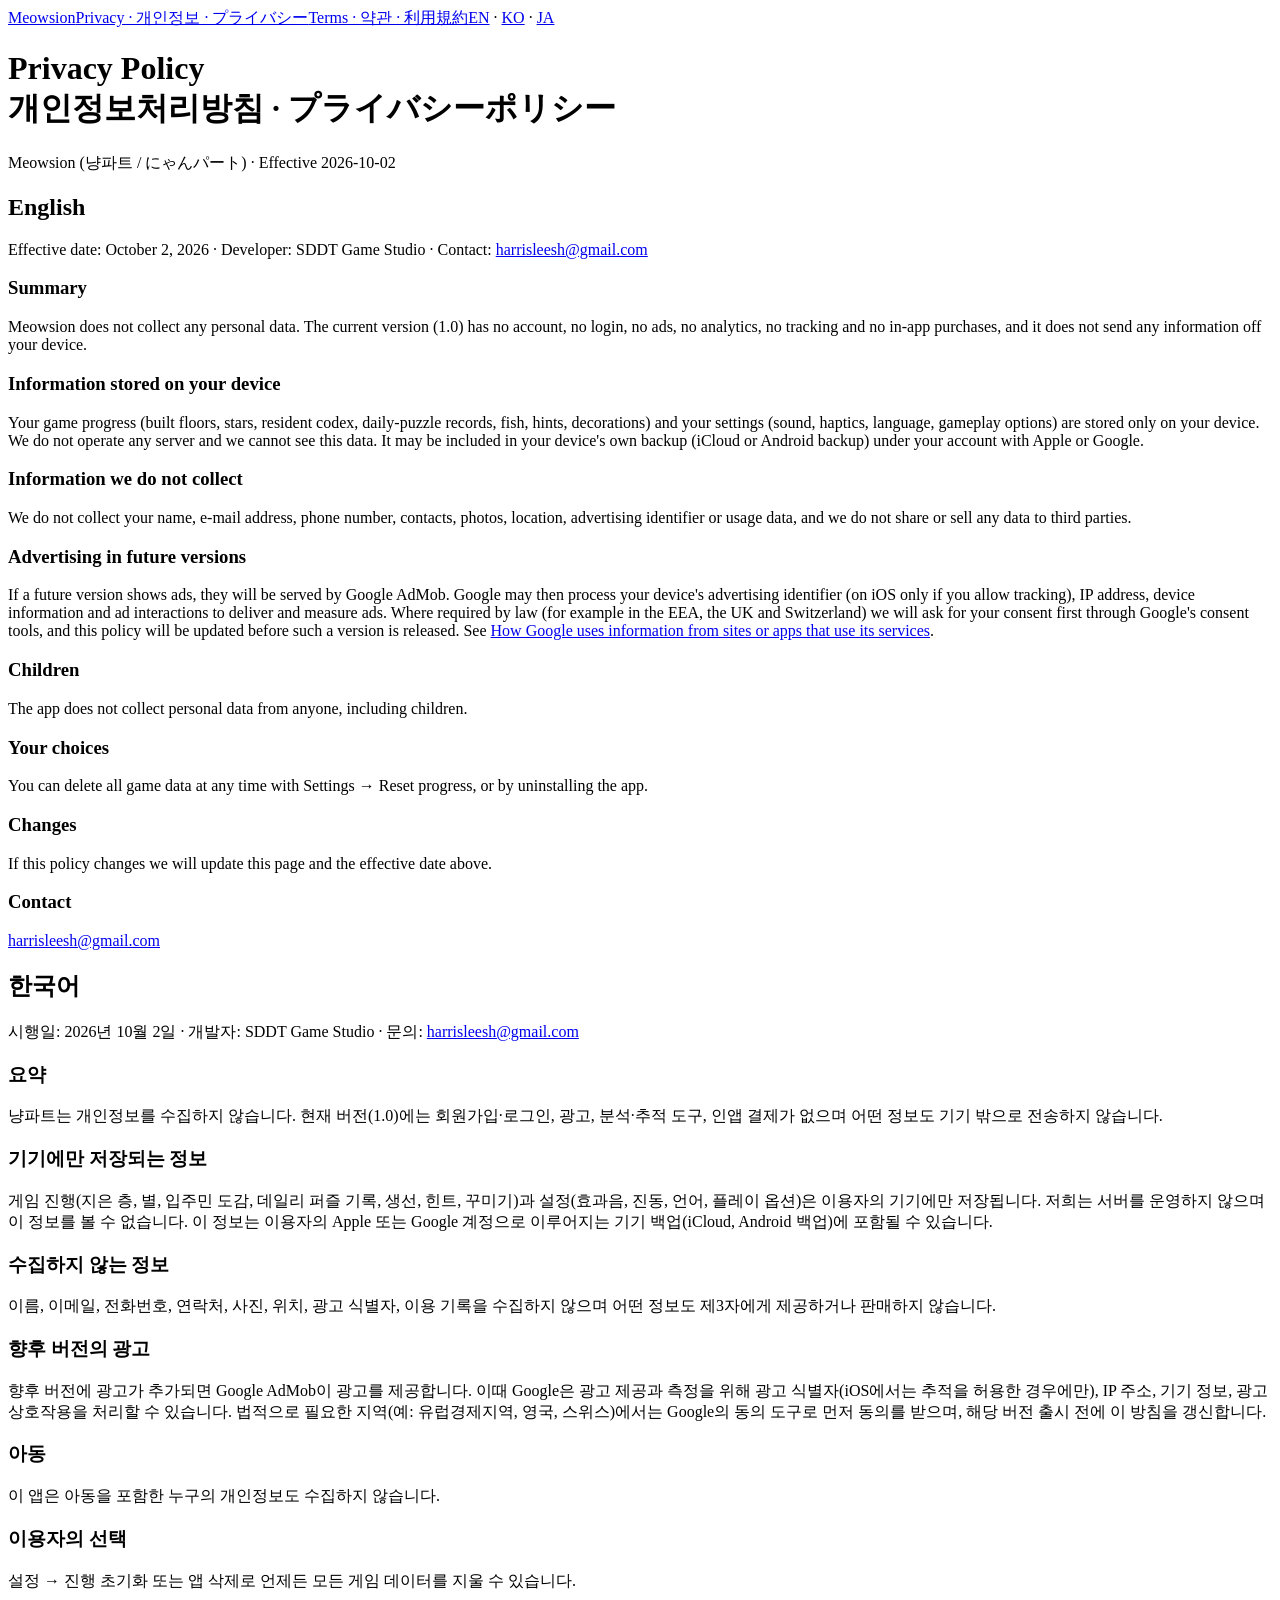
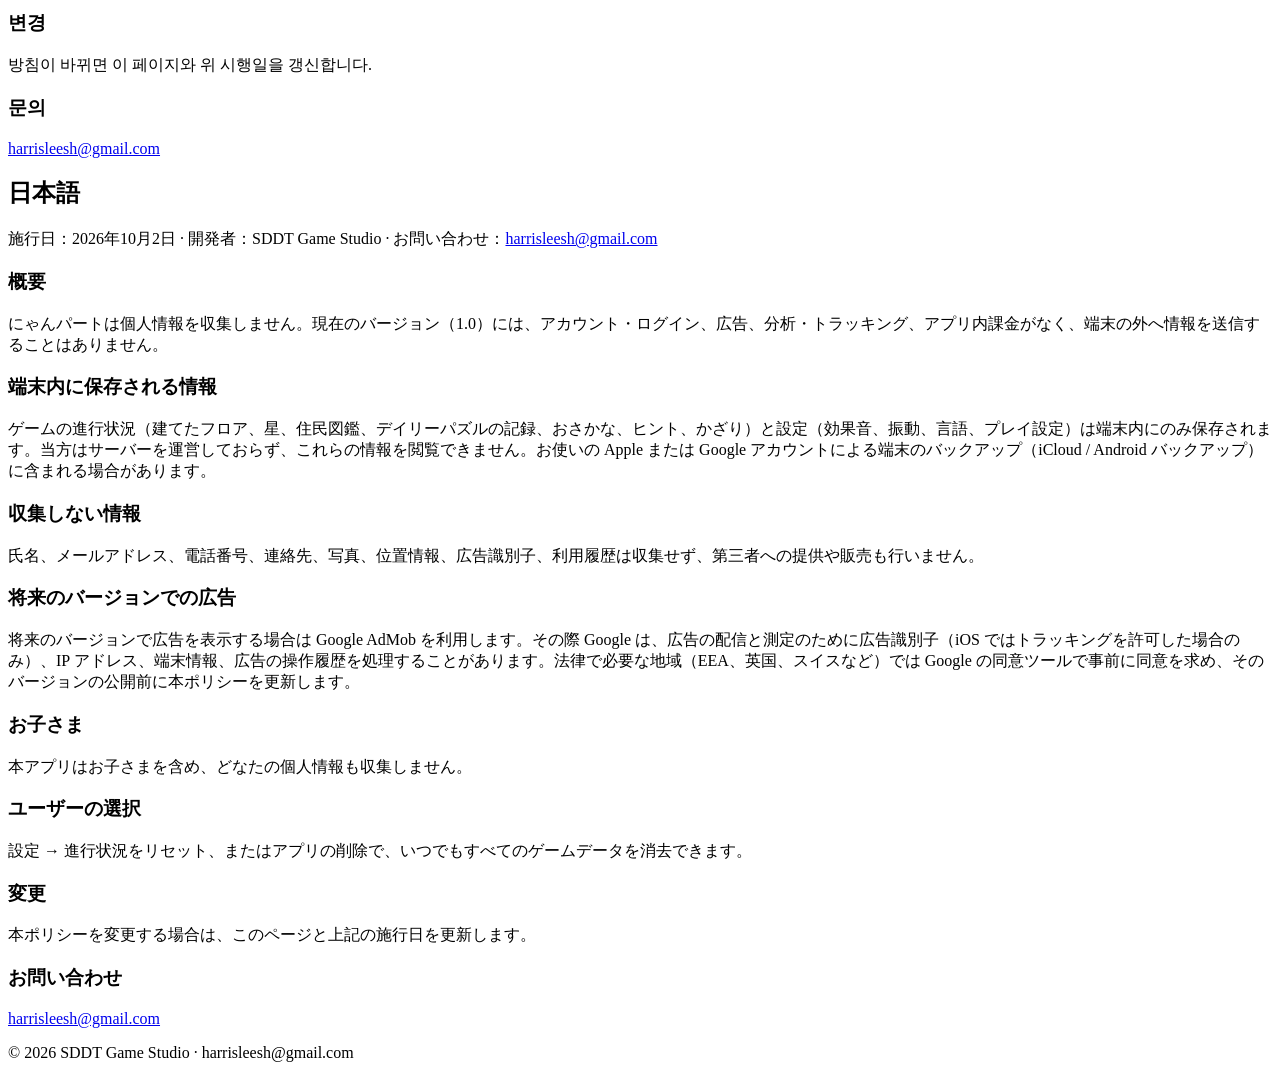
==== privacy/index.html @ b0b78a07 "Meowsion legal site: privacy, terms, support" ====
<!doctype html><html lang="en"><head><meta charset="utf-8"><meta name="viewport" content="width=device-width,initial-scale=1"><link rel="stylesheet" href="/meowsion-legal/style.css"><title>Meowsion — Privacy Policy</title></head><body><main>
<nav><a href="/meowsion-legal/">Meowsion</a><a href="/meowsion-legal/privacy/">Privacy · 개인정보 · プライバシー</a><a href="/meowsion-legal/terms/">Terms · 약관 · 利用規約</a><span class="langs"><a href="#en">EN</a> · <a href="#ko">KO</a> · <a href="#ja">JA</a></span></nav>
<div class="hero"><h1>Privacy Policy<br>개인정보처리방침 · プライバシーポリシー</h1><p>Meowsion (냥파트 / にゃんパート) · Effective 2026-10-02</p></div>

<section id="en"><h2>English</h2>
<p class="meta">Effective date: October 2, 2026 · Developer: SDDT Game Studio · Contact: <a href="mailto:harrisleesh@gmail.com">harrisleesh@gmail.com</a></p>
<h3>Summary</h3>
<p>Meowsion does not collect any personal data. The current version (1.0) has no account, no login, no ads, no analytics, no tracking and no in-app purchases, and it does not send any information off your device.</p>
<h3>Information stored on your device</h3>
<p>Your game progress (built floors, stars, resident codex, daily-puzzle records, fish, hints, decorations) and your settings (sound, haptics, language, gameplay options) are stored only on your device. We do not operate any server and we cannot see this data. It may be included in your device's own backup (iCloud or Android backup) under your account with Apple or Google.</p>
<h3>Information we do not collect</h3>
<p>We do not collect your name, e-mail address, phone number, contacts, photos, location, advertising identifier or usage data, and we do not share or sell any data to third parties.</p>
<h3>Advertising in future versions</h3>
<p>If a future version shows ads, they will be served by Google AdMob. Google may then process your device's advertising identifier (on iOS only if you allow tracking), IP address, device information and ad interactions to deliver and measure ads. Where required by law (for example in the EEA, the UK and Switzerland) we will ask for your consent first through Google's consent tools, and this policy will be updated before such a version is released. See <a href="https://policies.google.com/technologies/partner-sites">How Google uses information from sites or apps that use its services</a>.</p>
<h3>Children</h3>
<p>The app does not collect personal data from anyone, including children.</p>
<h3>Your choices</h3>
<p>You can delete all game data at any time with Settings → Reset progress, or by uninstalling the app.</p>
<h3>Changes</h3>
<p>If this policy changes we will update this page and the effective date above.</p>
<h3>Contact</h3>
<p><a href="mailto:harrisleesh@gmail.com">harrisleesh@gmail.com</a></p>
</section>

<section id="ko"><h2>한국어</h2>
<p class="meta">시행일: 2026년 10월 2일 · 개발자: SDDT Game Studio · 문의: <a href="mailto:harrisleesh@gmail.com">harrisleesh@gmail.com</a></p>
<h3>요약</h3>
<p>냥파트는 개인정보를 수집하지 않습니다. 현재 버전(1.0)에는 회원가입·로그인, 광고, 분석·추적 도구, 인앱 결제가 없으며 어떤 정보도 기기 밖으로 전송하지 않습니다.</p>
<h3>기기에만 저장되는 정보</h3>
<p>게임 진행(지은 층, 별, 입주민 도감, 데일리 퍼즐 기록, 생선, 힌트, 꾸미기)과 설정(효과음, 진동, 언어, 플레이 옵션)은 이용자의 기기에만 저장됩니다. 저희는 서버를 운영하지 않으며 이 정보를 볼 수 없습니다. 이 정보는 이용자의 Apple 또는 Google 계정으로 이루어지는 기기 백업(iCloud, Android 백업)에 포함될 수 있습니다.</p>
<h3>수집하지 않는 정보</h3>
<p>이름, 이메일, 전화번호, 연락처, 사진, 위치, 광고 식별자, 이용 기록을 수집하지 않으며 어떤 정보도 제3자에게 제공하거나 판매하지 않습니다.</p>
<h3>향후 버전의 광고</h3>
<p>향후 버전에 광고가 추가되면 Google AdMob이 광고를 제공합니다. 이때 Google은 광고 제공과 측정을 위해 광고 식별자(iOS에서는 추적을 허용한 경우에만), IP 주소, 기기 정보, 광고 상호작용을 처리할 수 있습니다. 법적으로 필요한 지역(예: 유럽경제지역, 영국, 스위스)에서는 Google의 동의 도구로 먼저 동의를 받으며, 해당 버전 출시 전에 이 방침을 갱신합니다.</p>
<h3>아동</h3>
<p>이 앱은 아동을 포함한 누구의 개인정보도 수집하지 않습니다.</p>
<h3>이용자의 선택</h3>
<p>설정 → 진행 초기화 또는 앱 삭제로 언제든 모든 게임 데이터를 지울 수 있습니다.</p>
<h3>변경</h3>
<p>방침이 바뀌면 이 페이지와 위 시행일을 갱신합니다.</p>
<h3>문의</h3>
<p><a href="mailto:harrisleesh@gmail.com">harrisleesh@gmail.com</a></p>
</section>

<section id="ja"><h2>日本語</h2>
<p class="meta">施行日：2026年10月2日 · 開発者：SDDT Game Studio · お問い合わせ：<a href="mailto:harrisleesh@gmail.com">harrisleesh@gmail.com</a></p>
<h3>概要</h3>
<p>にゃんパートは個人情報を収集しません。現在のバージョン（1.0）には、アカウント・ログイン、広告、分析・トラッキング、アプリ内課金がなく、端末の外へ情報を送信することはありません。</p>
<h3>端末内に保存される情報</h3>
<p>ゲームの進行状況（建てたフロア、星、住民図鑑、デイリーパズルの記録、おさかな、ヒント、かざり）と設定（効果音、振動、言語、プレイ設定）は端末内にのみ保存されます。当方はサーバーを運営しておらず、これらの情報を閲覧できません。お使いの Apple または Google アカウントによる端末のバックアップ（iCloud / Android バックアップ）に含まれる場合があります。</p>
<h3>収集しない情報</h3>
<p>氏名、メールアドレス、電話番号、連絡先、写真、位置情報、広告識別子、利用履歴は収集せず、第三者への提供や販売も行いません。</p>
<h3>将来のバージョンでの広告</h3>
<p>将来のバージョンで広告を表示する場合は Google AdMob を利用します。その際 Google は、広告の配信と測定のために広告識別子（iOS ではトラッキングを許可した場合のみ）、IP アドレス、端末情報、広告の操作履歴を処理することがあります。法律で必要な地域（EEA、英国、スイスなど）では Google の同意ツールで事前に同意を求め、そのバージョンの公開前に本ポリシーを更新します。</p>
<h3>お子さま</h3>
<p>本アプリはお子さまを含め、どなたの個人情報も収集しません。</p>
<h3>ユーザーの選択</h3>
<p>設定 → 進行状況をリセット、またはアプリの削除で、いつでもすべてのゲームデータを消去できます。</p>
<h3>変更</h3>
<p>本ポリシーを変更する場合は、このページと上記の施行日を更新します。</p>
<h3>お問い合わせ</h3>
<p><a href="mailto:harrisleesh@gmail.com">harrisleesh@gmail.com</a></p>
</section>
<footer>© 2026 SDDT Game Studio · harrisleesh@gmail.com</footer>
</main></body></html>
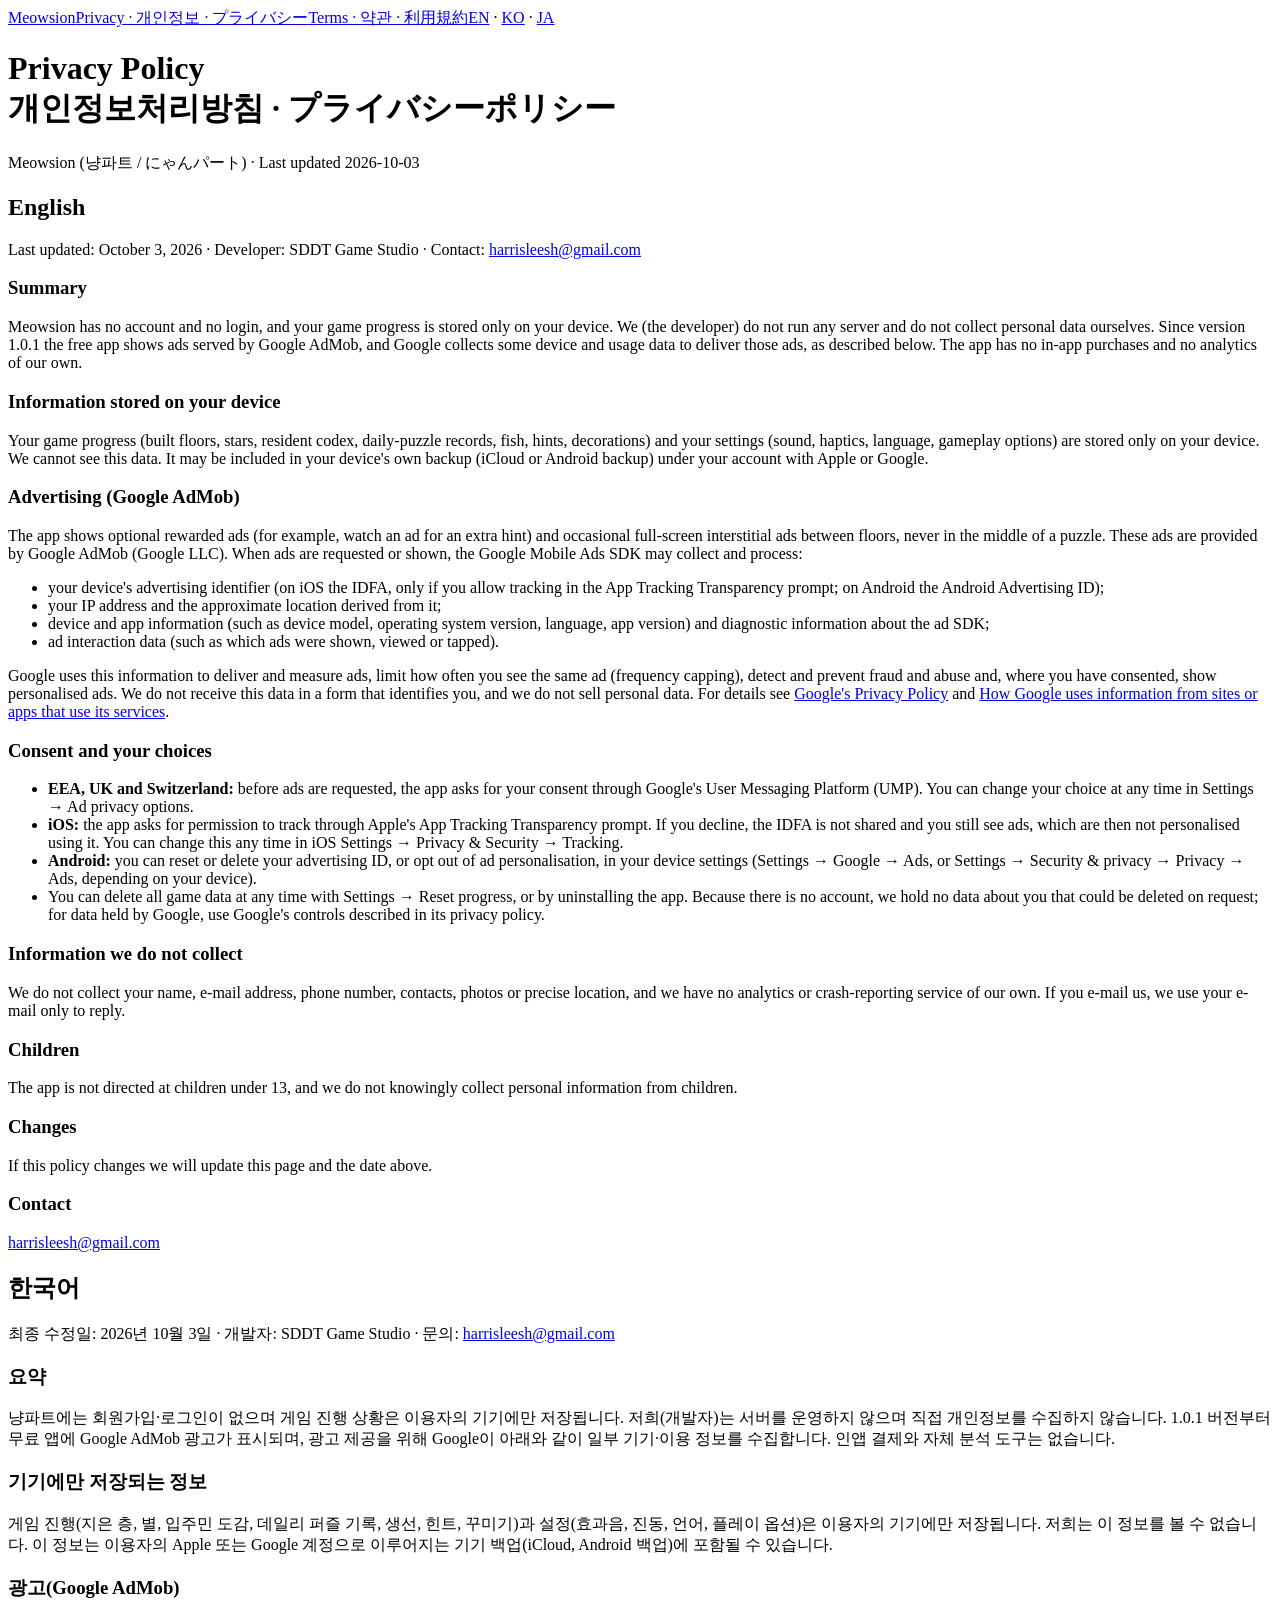
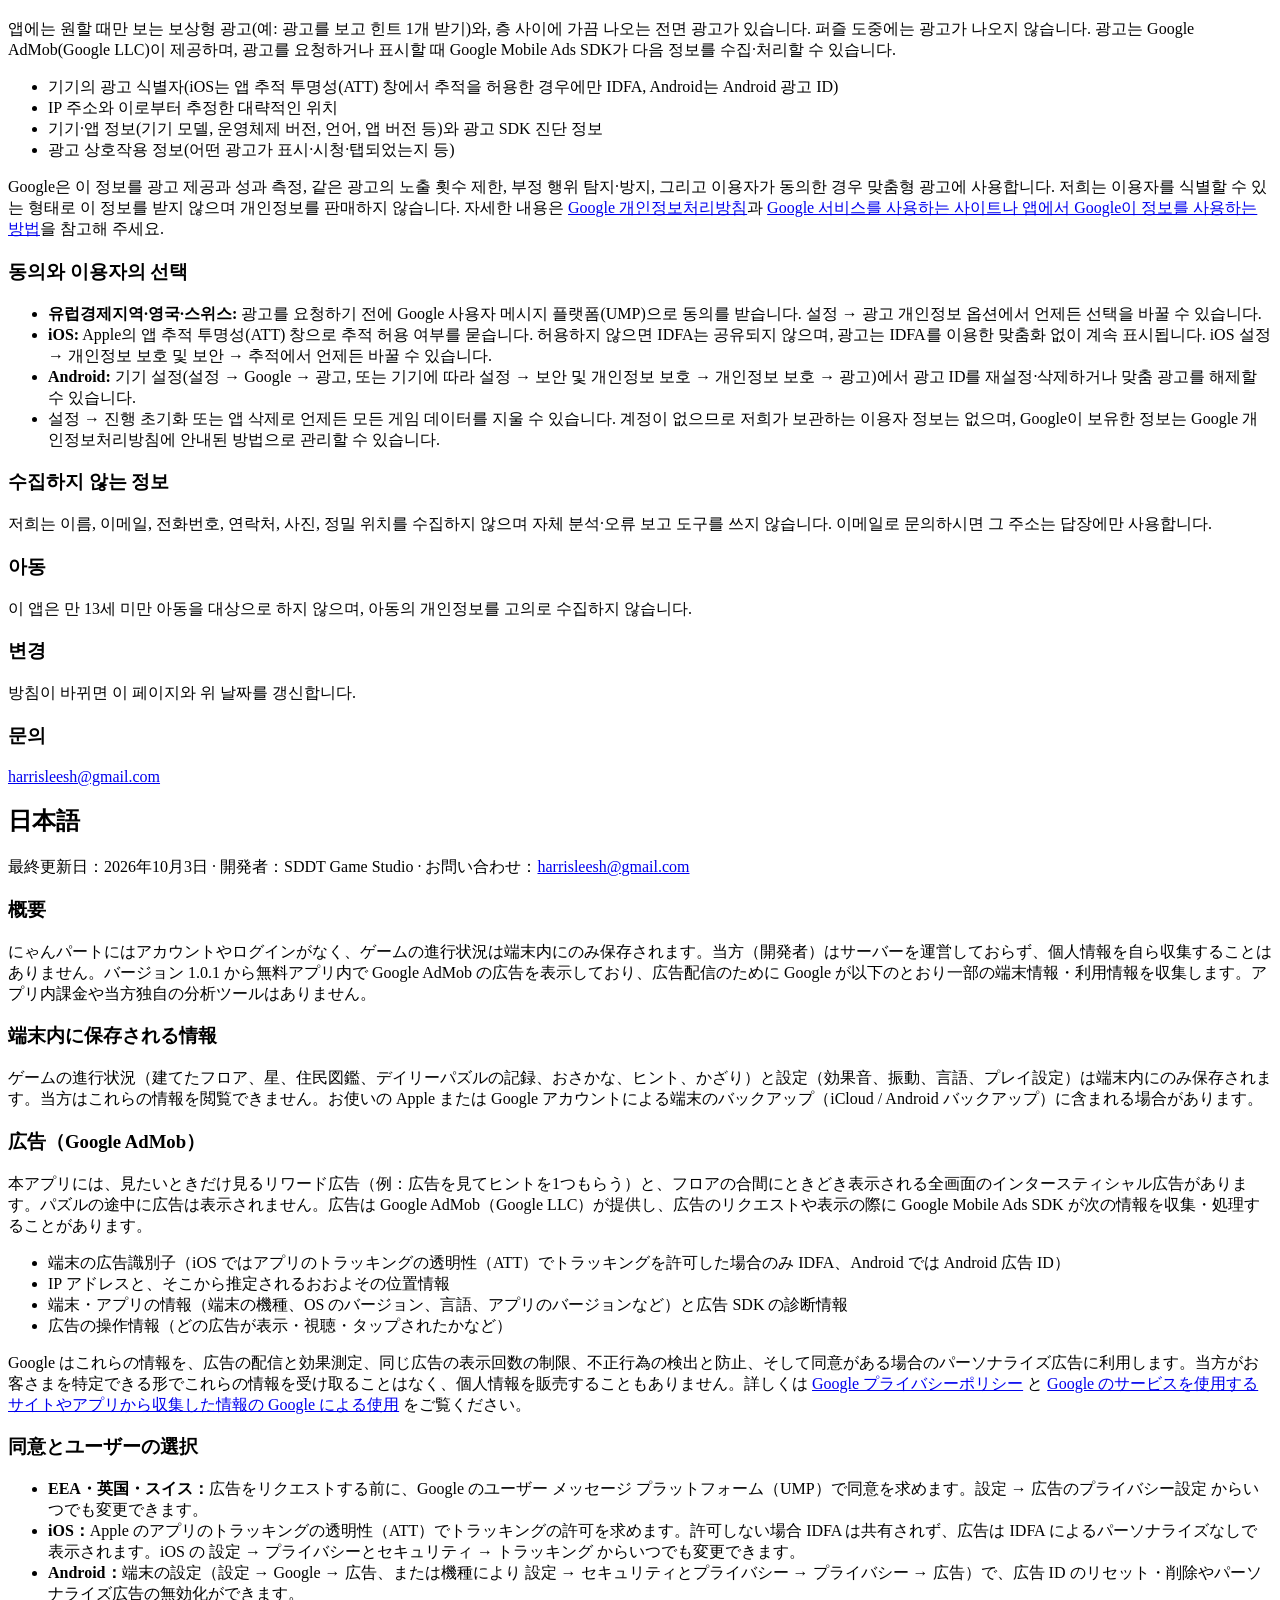
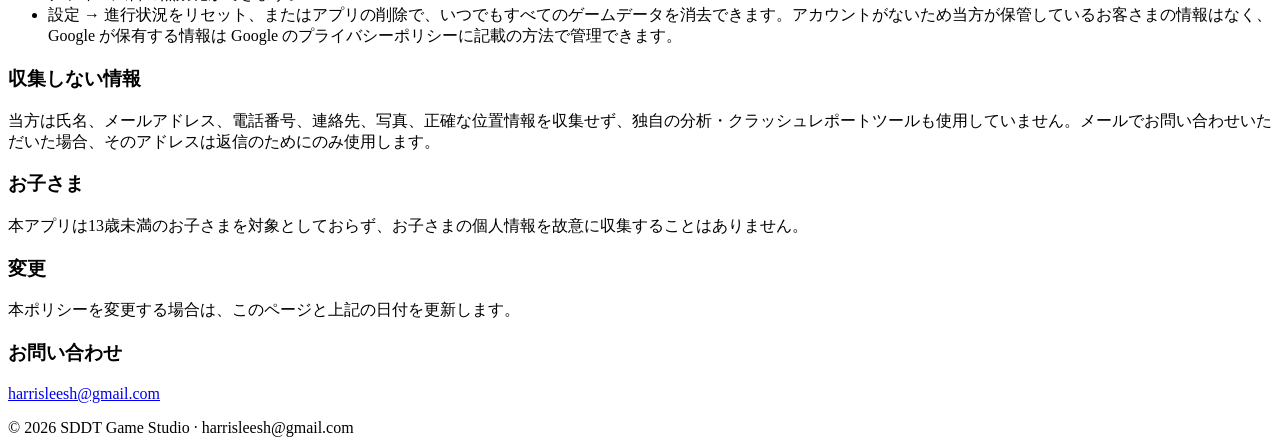
==== commit 9f1137af: "Privacy/terms for 1.0.1 (Google AdMob ads)" ====
--- a/privacy/index.html
+++ b/privacy/index.html
@@ -1,63 +1,99 @@
 <!doctype html><html lang="en"><head><meta charset="utf-8"><meta name="viewport" content="width=device-width,initial-scale=1"><link rel="stylesheet" href="/meowsion-legal/style.css"><title>Meowsion — Privacy Policy</title></head><body><main>
 <nav><a href="/meowsion-legal/">Meowsion</a><a href="/meowsion-legal/privacy/">Privacy · 개인정보 · プライバシー</a><a href="/meowsion-legal/terms/">Terms · 약관 · 利用規約</a><span class="langs"><a href="#en">EN</a> · <a href="#ko">KO</a> · <a href="#ja">JA</a></span></nav>
-<div class="hero"><h1>Privacy Policy<br>개인정보처리방침 · プライバシーポリシー</h1><p>Meowsion (냥파트 / にゃんパート) · Effective 2026-10-02</p></div>
+<div class="hero"><h1>Privacy Policy<br>개인정보처리방침 · プライバシーポリシー</h1><p>Meowsion (냥파트 / にゃんパート) · Last updated 2026-10-03</p></div>
 
 <section id="en"><h2>English</h2>
-<p class="meta">Effective date: October 2, 2026 · Developer: SDDT Game Studio · Contact: <a href="mailto:harrisleesh@gmail.com">harrisleesh@gmail.com</a></p>
+<p class="meta">Last updated: October 3, 2026 · Developer: SDDT Game Studio · Contact: <a href="mailto:harrisleesh@gmail.com">harrisleesh@gmail.com</a></p>
 <h3>Summary</h3>
-<p>Meowsion does not collect any personal data. The current version (1.0) has no account, no login, no ads, no analytics, no tracking and no in-app purchases, and it does not send any information off your device.</p>
+<p>Meowsion has no account and no login, and your game progress is stored only on your device. We (the developer) do not run any server and do not collect personal data ourselves. Since version 1.0.1 the free app shows ads served by Google AdMob, and Google collects some device and usage data to deliver those ads, as described below. The app has no in-app purchases and no analytics of our own.</p>
 <h3>Information stored on your device</h3>
-<p>Your game progress (built floors, stars, resident codex, daily-puzzle records, fish, hints, decorations) and your settings (sound, haptics, language, gameplay options) are stored only on your device. We do not operate any server and we cannot see this data. It may be included in your device's own backup (iCloud or Android backup) under your account with Apple or Google.</p>
+<p>Your game progress (built floors, stars, resident codex, daily-puzzle records, fish, hints, decorations) and your settings (sound, haptics, language, gameplay options) are stored only on your device. We cannot see this data. It may be included in your device's own backup (iCloud or Android backup) under your account with Apple or Google.</p>
+<h3>Advertising (Google AdMob)</h3>
+<p>The app shows optional rewarded ads (for example, watch an ad for an extra hint) and occasional full-screen interstitial ads between floors, never in the middle of a puzzle. These ads are provided by Google AdMob (Google LLC). When ads are requested or shown, the Google Mobile Ads SDK may collect and process:</p>
+<ul>
+<li>your device's advertising identifier (on iOS the IDFA, only if you allow tracking in the App Tracking Transparency prompt; on Android the Android Advertising ID);</li>
+<li>your IP address and the approximate location derived from it;</li>
+<li>device and app information (such as device model, operating system version, language, app version) and diagnostic information about the ad SDK;</li>
+<li>ad interaction data (such as which ads were shown, viewed or tapped).</li>
+</ul>
+<p>Google uses this information to deliver and measure ads, limit how often you see the same ad (frequency capping), detect and prevent fraud and abuse and, where you have consented, show personalised ads. We do not receive this data in a form that identifies you, and we do not sell personal data. For details see <a href="https://policies.google.com/privacy">Google's Privacy Policy</a> and <a href="https://policies.google.com/technologies/partner-sites">How Google uses information from sites or apps that use its services</a>.</p>
+<h3>Consent and your choices</h3>
+<ul>
+<li><b>EEA, UK and Switzerland:</b> before ads are requested, the app asks for your consent through Google's User Messaging Platform (UMP). You can change your choice at any time in Settings → Ad privacy options.</li>
+<li><b>iOS:</b> the app asks for permission to track through Apple's App Tracking Transparency prompt. If you decline, the IDFA is not shared and you still see ads, which are then not personalised using it. You can change this any time in iOS Settings → Privacy &amp; Security → Tracking.</li>
+<li><b>Android:</b> you can reset or delete your advertising ID, or opt out of ad personalisation, in your device settings (Settings → Google → Ads, or Settings → Security &amp; privacy → Privacy → Ads, depending on your device).</li>
+<li>You can delete all game data at any time with Settings → Reset progress, or by uninstalling the app. Because there is no account, we hold no data about you that could be deleted on request; for data held by Google, use Google's controls described in its privacy policy.</li>
+</ul>
 <h3>Information we do not collect</h3>
-<p>We do not collect your name, e-mail address, phone number, contacts, photos, location, advertising identifier or usage data, and we do not share or sell any data to third parties.</p>
-<h3>Advertising in future versions</h3>
-<p>If a future version shows ads, they will be served by Google AdMob. Google may then process your device's advertising identifier (on iOS only if you allow tracking), IP address, device information and ad interactions to deliver and measure ads. Where required by law (for example in the EEA, the UK and Switzerland) we will ask for your consent first through Google's consent tools, and this policy will be updated before such a version is released. See <a href="https://policies.google.com/technologies/partner-sites">How Google uses information from sites or apps that use its services</a>.</p>
+<p>We do not collect your name, e-mail address, phone number, contacts, photos or precise location, and we have no analytics or crash-reporting service of our own. If you e-mail us, we use your e-mail only to reply.</p>
 <h3>Children</h3>
-<p>The app does not collect personal data from anyone, including children.</p>
-<h3>Your choices</h3>
-<p>You can delete all game data at any time with Settings → Reset progress, or by uninstalling the app.</p>
+<p>The app is not directed at children under 13, and we do not knowingly collect personal information from children.</p>
 <h3>Changes</h3>
-<p>If this policy changes we will update this page and the effective date above.</p>
+<p>If this policy changes we will update this page and the date above.</p>
 <h3>Contact</h3>
 <p><a href="mailto:harrisleesh@gmail.com">harrisleesh@gmail.com</a></p>
 </section>
 
 <section id="ko"><h2>한국어</h2>
-<p class="meta">시행일: 2026년 10월 2일 · 개발자: SDDT Game Studio · 문의: <a href="mailto:harrisleesh@gmail.com">harrisleesh@gmail.com</a></p>
+<p class="meta">최종 수정일: 2026년 10월 3일 · 개발자: SDDT Game Studio · 문의: <a href="mailto:harrisleesh@gmail.com">harrisleesh@gmail.com</a></p>
 <h3>요약</h3>
-<p>냥파트는 개인정보를 수집하지 않습니다. 현재 버전(1.0)에는 회원가입·로그인, 광고, 분석·추적 도구, 인앱 결제가 없으며 어떤 정보도 기기 밖으로 전송하지 않습니다.</p>
+<p>냥파트에는 회원가입·로그인이 없으며 게임 진행 상황은 이용자의 기기에만 저장됩니다. 저희(개발자)는 서버를 운영하지 않으며 직접 개인정보를 수집하지 않습니다. 1.0.1 버전부터 무료 앱에 Google AdMob 광고가 표시되며, 광고 제공을 위해 Google이 아래와 같이 일부 기기·이용 정보를 수집합니다. 인앱 결제와 자체 분석 도구는 없습니다.</p>
 <h3>기기에만 저장되는 정보</h3>
-<p>게임 진행(지은 층, 별, 입주민 도감, 데일리 퍼즐 기록, 생선, 힌트, 꾸미기)과 설정(효과음, 진동, 언어, 플레이 옵션)은 이용자의 기기에만 저장됩니다. 저희는 서버를 운영하지 않으며 이 정보를 볼 수 없습니다. 이 정보는 이용자의 Apple 또는 Google 계정으로 이루어지는 기기 백업(iCloud, Android 백업)에 포함될 수 있습니다.</p>
+<p>게임 진행(지은 층, 별, 입주민 도감, 데일리 퍼즐 기록, 생선, 힌트, 꾸미기)과 설정(효과음, 진동, 언어, 플레이 옵션)은 이용자의 기기에만 저장됩니다. 저희는 이 정보를 볼 수 없습니다. 이 정보는 이용자의 Apple 또는 Google 계정으로 이루어지는 기기 백업(iCloud, Android 백업)에 포함될 수 있습니다.</p>
+<h3>광고(Google AdMob)</h3>
+<p>앱에는 원할 때만 보는 보상형 광고(예: 광고를 보고 힌트 1개 받기)와, 층 사이에 가끔 나오는 전면 광고가 있습니다. 퍼즐 도중에는 광고가 나오지 않습니다. 광고는 Google AdMob(Google LLC)이 제공하며, 광고를 요청하거나 표시할 때 Google Mobile Ads SDK가 다음 정보를 수집·처리할 수 있습니다.</p>
+<ul>
+<li>기기의 광고 식별자(iOS는 앱 추적 투명성(ATT) 창에서 추적을 허용한 경우에만 IDFA, Android는 Android 광고 ID)</li>
+<li>IP 주소와 이로부터 추정한 대략적인 위치</li>
+<li>기기·앱 정보(기기 모델, 운영체제 버전, 언어, 앱 버전 등)와 광고 SDK 진단 정보</li>
+<li>광고 상호작용 정보(어떤 광고가 표시·시청·탭되었는지 등)</li>
+</ul>
+<p>Google은 이 정보를 광고 제공과 성과 측정, 같은 광고의 노출 횟수 제한, 부정 행위 탐지·방지, 그리고 이용자가 동의한 경우 맞춤형 광고에 사용합니다. 저희는 이용자를 식별할 수 있는 형태로 이 정보를 받지 않으며 개인정보를 판매하지 않습니다. 자세한 내용은 <a href="https://policies.google.com/privacy?hl=ko">Google 개인정보처리방침</a>과 <a href="https://policies.google.com/technologies/partner-sites?hl=ko">Google 서비스를 사용하는 사이트나 앱에서 Google이 정보를 사용하는 방법</a>을 참고해 주세요.</p>
+<h3>동의와 이용자의 선택</h3>
+<ul>
+<li><b>유럽경제지역·영국·스위스:</b> 광고를 요청하기 전에 Google 사용자 메시지 플랫폼(UMP)으로 동의를 받습니다. 설정 → 광고 개인정보 옵션에서 언제든 선택을 바꿀 수 있습니다.</li>
+<li><b>iOS:</b> Apple의 앱 추적 투명성(ATT) 창으로 추적 허용 여부를 묻습니다. 허용하지 않으면 IDFA는 공유되지 않으며, 광고는 IDFA를 이용한 맞춤화 없이 계속 표시됩니다. iOS 설정 → 개인정보 보호 및 보안 → 추적에서 언제든 바꿀 수 있습니다.</li>
+<li><b>Android:</b> 기기 설정(설정 → Google → 광고, 또는 기기에 따라 설정 → 보안 및 개인정보 보호 → 개인정보 보호 → 광고)에서 광고 ID를 재설정·삭제하거나 맞춤 광고를 해제할 수 있습니다.</li>
+<li>설정 → 진행 초기화 또는 앱 삭제로 언제든 모든 게임 데이터를 지울 수 있습니다. 계정이 없으므로 저희가 보관하는 이용자 정보는 없으며, Google이 보유한 정보는 Google 개인정보처리방침에 안내된 방법으로 관리할 수 있습니다.</li>
+</ul>
 <h3>수집하지 않는 정보</h3>
-<p>이름, 이메일, 전화번호, 연락처, 사진, 위치, 광고 식별자, 이용 기록을 수집하지 않으며 어떤 정보도 제3자에게 제공하거나 판매하지 않습니다.</p>
-<h3>향후 버전의 광고</h3>
-<p>향후 버전에 광고가 추가되면 Google AdMob이 광고를 제공합니다. 이때 Google은 광고 제공과 측정을 위해 광고 식별자(iOS에서는 추적을 허용한 경우에만), IP 주소, 기기 정보, 광고 상호작용을 처리할 수 있습니다. 법적으로 필요한 지역(예: 유럽경제지역, 영국, 스위스)에서는 Google의 동의 도구로 먼저 동의를 받으며, 해당 버전 출시 전에 이 방침을 갱신합니다.</p>
+<p>저희는 이름, 이메일, 전화번호, 연락처, 사진, 정밀 위치를 수집하지 않으며 자체 분석·오류 보고 도구를 쓰지 않습니다. 이메일로 문의하시면 그 주소는 답장에만 사용합니다.</p>
 <h3>아동</h3>
-<p>이 앱은 아동을 포함한 누구의 개인정보도 수집하지 않습니다.</p>
-<h3>이용자의 선택</h3>
-<p>설정 → 진행 초기화 또는 앱 삭제로 언제든 모든 게임 데이터를 지울 수 있습니다.</p>
+<p>이 앱은 만 13세 미만 아동을 대상으로 하지 않으며, 아동의 개인정보를 고의로 수집하지 않습니다.</p>
 <h3>변경</h3>
-<p>방침이 바뀌면 이 페이지와 위 시행일을 갱신합니다.</p>
+<p>방침이 바뀌면 이 페이지와 위 날짜를 갱신합니다.</p>
 <h3>문의</h3>
 <p><a href="mailto:harrisleesh@gmail.com">harrisleesh@gmail.com</a></p>
 </section>
 
 <section id="ja"><h2>日本語</h2>
-<p class="meta">施行日：2026年10月2日 · 開発者：SDDT Game Studio · お問い合わせ：<a href="mailto:harrisleesh@gmail.com">harrisleesh@gmail.com</a></p>
+<p class="meta">最終更新日：2026年10月3日 · 開発者：SDDT Game Studio · お問い合わせ：<a href="mailto:harrisleesh@gmail.com">harrisleesh@gmail.com</a></p>
 <h3>概要</h3>
-<p>にゃんパートは個人情報を収集しません。現在のバージョン（1.0）には、アカウント・ログイン、広告、分析・トラッキング、アプリ内課金がなく、端末の外へ情報を送信することはありません。</p>
+<p>にゃんパートにはアカウントやログインがなく、ゲームの進行状況は端末内にのみ保存されます。当方（開発者）はサーバーを運営しておらず、個人情報を自ら収集することはありません。バージョン 1.0.1 から無料アプリ内で Google AdMob の広告を表示しており、広告配信のために Google が以下のとおり一部の端末情報・利用情報を収集します。アプリ内課金や当方独自の分析ツールはありません。</p>
 <h3>端末内に保存される情報</h3>
-<p>ゲームの進行状況（建てたフロア、星、住民図鑑、デイリーパズルの記録、おさかな、ヒント、かざり）と設定（効果音、振動、言語、プレイ設定）は端末内にのみ保存されます。当方はサーバーを運営しておらず、これらの情報を閲覧できません。お使いの Apple または Google アカウントによる端末のバックアップ（iCloud / Android バックアップ）に含まれる場合があります。</p>
+<p>ゲームの進行状況（建てたフロア、星、住民図鑑、デイリーパズルの記録、おさかな、ヒント、かざり）と設定（効果音、振動、言語、プレイ設定）は端末内にのみ保存されます。当方はこれらの情報を閲覧できません。お使いの Apple または Google アカウントによる端末のバックアップ（iCloud / Android バックアップ）に含まれる場合があります。</p>
+<h3>広告（Google AdMob）</h3>
+<p>本アプリには、見たいときだけ見るリワード広告（例：広告を見てヒントを1つもらう）と、フロアの合間にときどき表示される全画面のインタースティシャル広告があります。パズルの途中に広告は表示されません。広告は Google AdMob（Google LLC）が提供し、広告のリクエストや表示の際に Google Mobile Ads SDK が次の情報を収集・処理することがあります。</p>
+<ul>
+<li>端末の広告識別子（iOS ではアプリのトラッキングの透明性（ATT）でトラッキングを許可した場合のみ IDFA、Android では Android 広告 ID）</li>
+<li>IP アドレスと、そこから推定されるおおよその位置情報</li>
+<li>端末・アプリの情報（端末の機種、OS のバージョン、言語、アプリのバージョンなど）と広告 SDK の診断情報</li>
+<li>広告の操作情報（どの広告が表示・視聴・タップされたかなど）</li>
+</ul>
+<p>Google はこれらの情報を、広告の配信と効果測定、同じ広告の表示回数の制限、不正行為の検出と防止、そして同意がある場合のパーソナライズ広告に利用します。当方がお客さまを特定できる形でこれらの情報を受け取ることはなく、個人情報を販売することもありません。詳しくは <a href="https://policies.google.com/privacy?hl=ja">Google プライバシーポリシー</a> と <a href="https://policies.google.com/technologies/partner-sites?hl=ja">Google のサービスを使用するサイトやアプリから収集した情報の Google による使用</a> をご覧ください。</p>
+<h3>同意とユーザーの選択</h3>
+<ul>
+<li><b>EEA・英国・スイス：</b>広告をリクエストする前に、Google のユーザー メッセージ プラットフォーム（UMP）で同意を求めます。設定 → 広告のプライバシー設定 からいつでも変更できます。</li>
+<li><b>iOS：</b>Apple のアプリのトラッキングの透明性（ATT）でトラッキングの許可を求めます。許可しない場合 IDFA は共有されず、広告は IDFA によるパーソナライズなしで表示されます。iOS の 設定 → プライバシーとセキュリティ → トラッキング からいつでも変更できます。</li>
+<li><b>Android：</b>端末の設定（設定 → Google → 広告、または機種により 設定 → セキュリティとプライバシー → プライバシー → 広告）で、広告 ID のリセット・削除やパーソナライズ広告の無効化ができます。</li>
+<li>設定 → 進行状況をリセット、またはアプリの削除で、いつでもすべてのゲームデータを消去できます。アカウントがないため当方が保管しているお客さまの情報はなく、Google が保有する情報は Google のプライバシーポリシーに記載の方法で管理できます。</li>
+</ul>
 <h3>収集しない情報</h3>
-<p>氏名、メールアドレス、電話番号、連絡先、写真、位置情報、広告識別子、利用履歴は収集せず、第三者への提供や販売も行いません。</p>
-<h3>将来のバージョンでの広告</h3>
-<p>将来のバージョンで広告を表示する場合は Google AdMob を利用します。その際 Google は、広告の配信と測定のために広告識別子（iOS ではトラッキングを許可した場合のみ）、IP アドレス、端末情報、広告の操作履歴を処理することがあります。法律で必要な地域（EEA、英国、スイスなど）では Google の同意ツールで事前に同意を求め、そのバージョンの公開前に本ポリシーを更新します。</p>
+<p>当方は氏名、メールアドレス、電話番号、連絡先、写真、正確な位置情報を収集せず、独自の分析・クラッシュレポートツールも使用していません。メールでお問い合わせいただいた場合、そのアドレスは返信のためにのみ使用します。</p>
 <h3>お子さま</h3>
-<p>本アプリはお子さまを含め、どなたの個人情報も収集しません。</p>
-<h3>ユーザーの選択</h3>
-<p>設定 → 進行状況をリセット、またはアプリの削除で、いつでもすべてのゲームデータを消去できます。</p>
+<p>本アプリは13歳未満のお子さまを対象としておらず、お子さまの個人情報を故意に収集することはありません。</p>
 <h3>変更</h3>
-<p>本ポリシーを変更する場合は、このページと上記の施行日を更新します。</p>
+<p>本ポリシーを変更する場合は、このページと上記の日付を更新します。</p>
 <h3>お問い合わせ</h3>
 <p><a href="mailto:harrisleesh@gmail.com">harrisleesh@gmail.com</a></p>
 </section>
